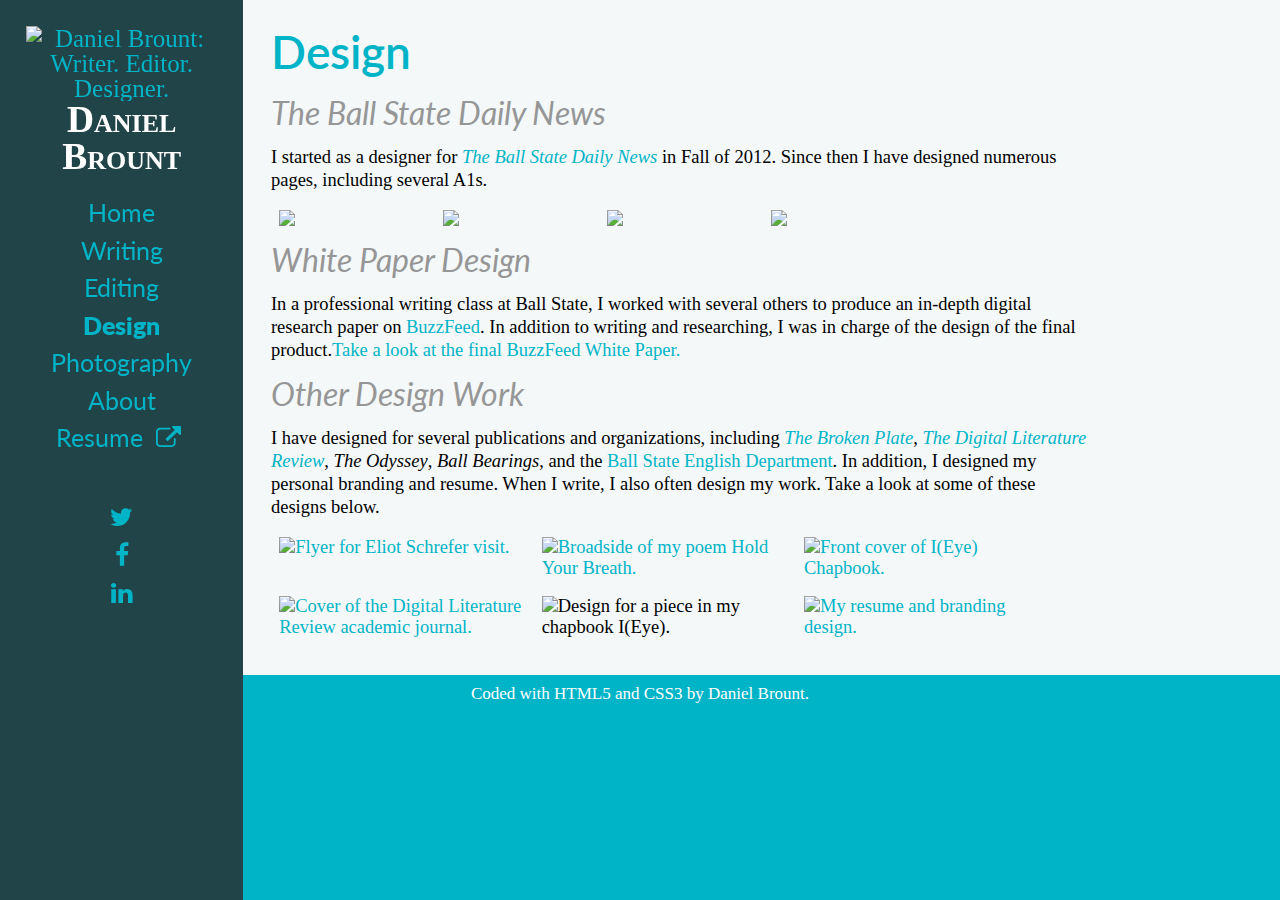
==== Design.html @ fdbc3e0d "adding files" ====
<!DOCTYPE html>
<html>
    
    <head>
        <meta charset="utf-8">
        <meta name="keywords" content="daniel,brount,contact,email,twitter,linkedin,phone,writer,editor,designer">
        <meta name="description" content="Contact Daniel Brount through email, phone, or social media.">
        <meta name="author" content="Daniel Brount">
<link href='http://fonts.googleapis.com/css?family=Lato:300,400,700,900,300italic,400italic|PT+Sans+Narrow:400,700' rel='stylesheet' type='text/css'>        <title>Design | Daniel Brount</title>
        <link rel="stylesheet" type="text/css" href="PortfolioStyle.css" />
	       <link rel="icon" type="image/png" href="logofavicon.png">
        <link href="http://maxcdn.bootstrapcdn.com/font-awesome/4.2.0/css/font-awesome.min.css" rel="stylesheet">
    </head>

    
<!-- HTML HERE -->
    <body>
        <nav>
			<a href="index.html"><img src="logokey.png" width="130px" alt="Daniel Brount: Writer. Editor. Designer." class="logo"/></a>
            <h4>Daniel Brount</h4>
			<ul>
			<a href="index.html" id="ahome"><li id="homenav">Home</li></a>
			<a href="Writing.html" id="awriting"><li id="writingnav">Writing</li></a>
			<a href="Editing.html" id="aediting"><li id="editingnav">Editing</li></a>
			<a href="Design.html" id="adesign" class="current"><li id="designnav">Design</li></a>
			<a href="Photography.html" id="aphoto"><li id="photonav">Photography</li></a>	
			<a href="About.html" id="aabout"><li id="aboutnav">About</li></a>
            <a href="Brount%20Resume%20CC.pdf" target="_blank"><li id="resumenav">Resume <i class="fa fa-external-link"></i></i></li></a>
            <a href="https://twitter.com/danielbrount" target="_blank"><li><i class="fa fa-twitter"></i></li></a>
            <a href="https://www.facebook.com/daniel.brount" target="_blank"><li><i class="fa fa-facebook"></i></li></a>
            <a href="https://www.linkedin.com/pub/daniel-brount/95/a4b/483" target="_blank"><li><i class="fa fa-linkedin"></i></li></a>
			</ul>
		</nav>
        <div class="wrap">
        <div class="container">
        <div class="content">
        <h1>Design</h1>
        <h2>The Ball State Daily News</h2>
            <p>I started as a designer for <a href=http://www.ballstatedaily.com/><em>The Ball State Daily News</em></a> in Fall of 2012. Since then I have designed numerous pages, including several A1s.</p>
            <a href="A1SA.jpg"><img src="A1SA.jpg" class="fourtile" /></a><a href="a1atlas.jpg"><img src="A1Atlas.jpg" class="fourtile" /></a><a href="A1Shutdown.jpg"><img src="A1Shutdown.jpg" class="fourtile" /></a><a href="A1Storm.jpg"><img src="A1Storm.jpg" class="fourtile" /></a> 
        <h2>White Paper Design</h2>
            <p>In a professional writing class at Ball State, I worked with several others to produce an in-depth digital research paper on <a href="http://www.buzzfeed.com/">BuzzFeed</a>. In addition to writing and researching, I was in charge of the design of the final product.<a href="BuzzFeed%20White%20Paper.pdf" target="_blank">Take a look at the final BuzzFeed White Paper.</a></p>
        <h2>Other Design Work</h2>
            <p>I have designed for several publications and organizations, including <a href=http://thebrokenplate.org//><em>The Broken Plate</em></a>, <a href=http://bsu.edu/dlr/><em>The Digital Literature Review</em></a>, <em>The Odyssey</em>, <em>Ball Bearings</em>, and the <a href="https://bsuenglish.wordpress.com/">Ball State English Department</a>. In addition, I designed my personal branding and resume. When I write, I also often design my work. Take a look at some of these designs below.</p>
            <a href="Schrefer%20Poster.jpg"><img src="Schrefer%20Poster.jpg" class="threetile" alt="Flyer for Eliot Schrefer visit." /></a><a href="Broadside.jpg"><img src="Broadside.jpg" class="threetile" alt="Broadside of my poem Hold Your Breath." /></a><a href="ieyeinside.png"><a href="ieyefront.png"><img src="ieyefront.png" class="threetile" alt="Front cover of I(Eye) Chapbook." /></a> <a href="DLRCover.jpg"><img src="DLRCover.jpg" class="threetile" alt="Cover of the Digital Literature Review academic journal." /></a> <img src="ieyeinside.png" class="threetile" alt="Design for a piece in my chapbook I(Eye)." /></a> <a href="Brount%20Resume%20CC.pdf"><img src="Brount%20Resume%20CC.jpg" class="threetile" alt="My resume and branding design." /> </a>

        </div>
        </div>
        </div>
    </body>
    <footer>
        <p>Coded with HTML5 and CSS3 by Daniel Brount.</p>
    </footer>
</html>
---- PortfolioStyle.css ----
/* http://meyerweb.com/eric/tools/css/reset/ 
                v2.0 | 20110126
            License: none (public domain)
            */

                html, body, div, span, applet, object, iframe,
                h1, h2, h3, h4, h5, h6, p, blockquote, pre,
                a, abbr, acronym, address, big, cite, code,
                del, dfn, em, img, ins, kbd, q, s, samp,
                small, strike, strong, sub, sup, tt, var,
                b, u, i, center,
                dl, dt, dd, ol, ul, li,
                fieldset, form, label, legend,
                table, caption, tbody, tfoot, thead, tr, th, td,
                article, aside, canvas, details, embed, 
                figure, figcaption, footer, header, hgroup, 
                menu, nav, output, ruby, section, summary,
                time, mark, audio, video {
                    margin: 0;
                    padding: 0;
                    border: 0;
                    font-size: 100%;
                    font: inherit;
                    vertical-align: baseline;
                }
                /* HTML5 display-role reset for older browsers */
                article, aside, details, figcaption, figure, 
                footer, header, hgroup, menu, nav, section {
                    display: block;
                }
                body {
                    line-height: 1;
                }
                ol, ul {
                    list-style: none;
                }
                blockquote, q {
                    quotes: none;
                }
                blockquote:before, blockquote:after,
                q:before, q:after {
                    content: '';
                    content: none;
                }
                table {
                    border-collapse: collapse;
                    border-spacing: 0;
                }
            
/*MY CODE IS HERE */
            
            nav {
                width: 15%;
                height: 100%;
                position: fixed;
                top: 0;
                left: 0;
                background-color: rgba(40, 40, 40, .8);
                padding: 2%;
                margin: auto;
                text-align: center;
                font-size: 25px;
            }
            nav ul li {
                margin: 0 auto;
                line-height: 1.5;
                font-family: 'Lato', 'PT Sans Narrow', 'Open Sans', Verdana, Helvetica, sans-serif;
            }
            nav ul li a:visited, a:link, a:active, i {
                border-bottom: none;
                text-decoration: none;
            }
            nav ul li .current {
                color: white;
            }
            .current {
                font-weight: 800;
            }
            .logo {
                
            }
           body {
                font-size: 18.5px;
                background-image: url(pattern1.png);
                background-repeat: round;
                background-color: rgba(0, 180, 200, 1);
                overflow: auto;
            }
            footer {
                font-size: 17px;
                font-family:'Minion Pro', 'Hoefler Text', Palatino, 'Times New Roman', serif;
                margin: 0 auto;
                width: 90%;
                color: white;
                text-align: center;
                padding: .25em;
                clear: both;
                overflow: hidden;
            }
            .container {
                font-family:'Minion Pro', 'Hoefler Text', Palatino, 'Times New Roman', serif;
                line-height: 1.15em;
                margin: 0.5 auto;
                background-color: rgba(250, 250, 250, .975);
                width: 80%;
                height: 100%;
                overflow: hidden;
                padding: 1.5em;
                 margin-left: 19%;

            }
            h1, h2 {   
                font-family: 'Lato', 'PT Sans Narrow', 'Open Sans', Verdana, Helvetica, sans-serif;
            }
            h1 {
                font-size: 2.5em;
                color: rgba(0, 180, 200, 1);
                font-weight: 600;
                line-height: 1em;
                margin-bottom: .5em;
            }
            h2 {
                color: rgba(150, 150, 150, 1);
                font-size: 1.75em;
                font-weight: 400;
                line-height: 1em;
                margin: .5em 0em;
                font-style: italic;
            }
            h3 {
                color: white;
                font-size: 1.75em;
                font-weight: 800;
                line-height: 1em;
                margin-bottom: .5em;
                font-variant: small-caps;
                font-family:'Minion Pro', 'Hoefler Text', Palatino, 'Times New Roman', serif;
            }
            h4 {
                color: white;
                font-size: 1.5em;
                font-weight: 600;
                line-height: 1em;
                font-variant: small-caps;
                font-family:'Minion Pro', 'Hoefler Text', Palatino, 'Times New Roman', serif;
                margin-bottom: .5em;
            }
            p {
                line-height: 1.25em;
                margin: .25em 0em .5em 0em;
            }
            .info {
                float: left;
                margin: 1em .5em 1em 1.5em;
                background-color: rgba(100, 100, 100, 1);
                padding: .5em .5em .5em .5em;
                /*border-radius: .5em;*/
                color: white;
            }
            .form {
                background-color: rgba(100, 100, 100, 1);
                color: white;
                float: left;
                width: 20%;
                margin: 0.5em 1.5em 1em .5em;
                padding: 1em;
                font-family: 'Lato', 'PT Sans Narrow', 'Open Sans', Verdana, Helvetica, sans-serif;
                border-image: url(patternborder.png) 30 30 30 30 repeat;
                border-width: 20px;
                line-height: 1.35em;
                display: block;
            }
            a {
                color: rgba(0, 180, 200, 1);
            }
            a:hover {
                font-weight: 800;
            }
            a:active {
                color:white;
            }
            button {
                color: white;
                background-color: rgba(0, 180, 200, 1);
                font-weight: 700;
                font-size: 1.25em;
            }
            label::after {
                content: "*";
            }
            input, textarea {
                border-radius: .15em;
                font-family: 'Lato', 'PT Sans Narrow', 'Open Sans', Verdana, Helvetica, sans-serif;
                width: 90%;  
            }
   img.not(#logo), img.not(#collage) {
                float: left;
                margin: 1em;
                padding: 1em;
            }
            .about {
                float: left;
                width: 35%;
            }
            .twitterfeed {
                position: absolute;
                top: 0;
                right: 0;
            }
            #collage {
                position:relative;
                bottom:0;
                left: 0;
                width: 100%;
            }
            .homeinfo {
                float: left;
                width: 60%;
            }
            .threetile {
                width: 30%;
                float:left;
                margin: .45em;
            }
            .fourtile {
                width: 18%;
                float: left;
                margin: .45em;
                margin-bottom: 1em;
            }
            #adesign h1, h2, p {
                clear:both;
            }
            .photogallery {
                float: left;
                margin-right: 1em;
                margin-bottom: 1em;
            }
            .content {
                width: 80%;
            }
            i {
                margin: .25em;
            }
            #resumenav {
                margin-bottom: 1.6em;
            }
            #headshot {
                float: left;
                margin: .5em;
            }
            em {
                font-style: italic;
            }

/*for mobile */

@media screen and (max-width: 524px) {
	body {
		font-size: 12px;
		}
	.info, .twitter-timeline {
		visibility: hidden;
		}
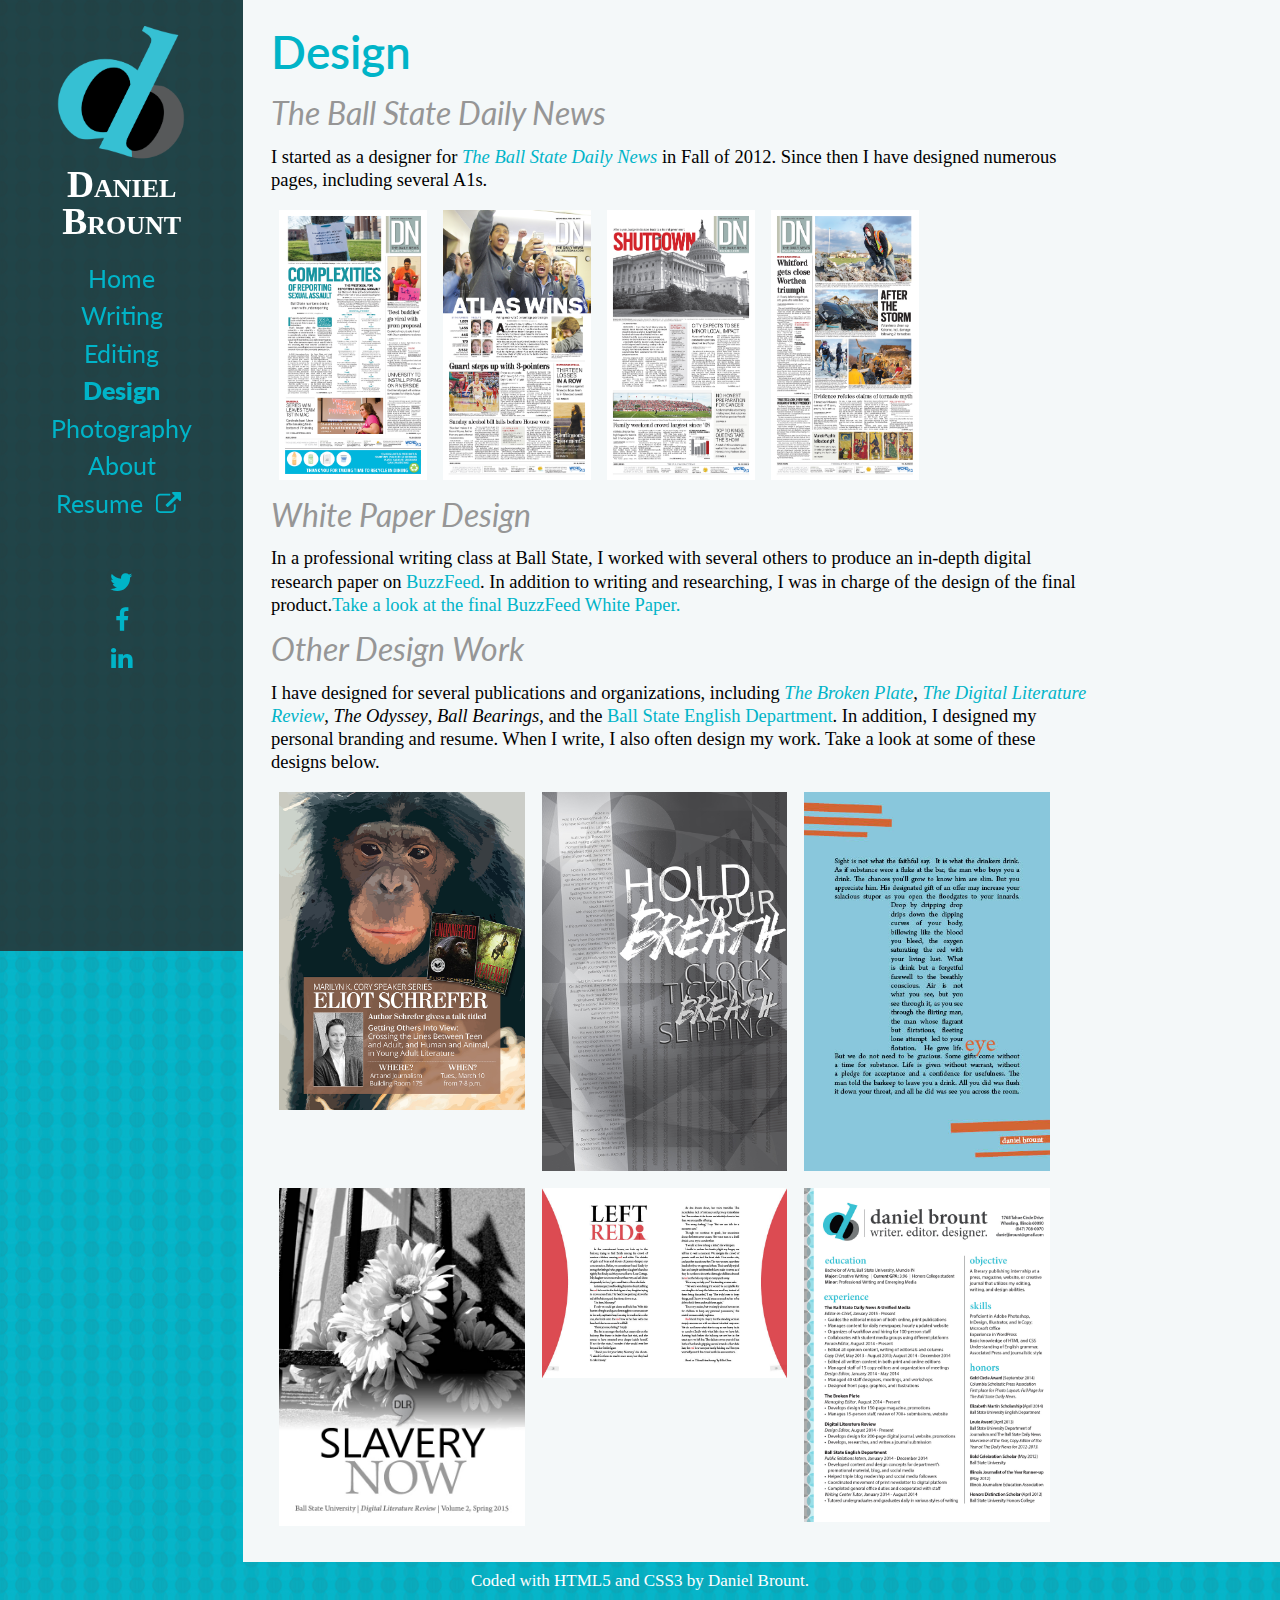
==== commit 6088872a: "Update Design.html" ====
--- a/Design.html
+++ b/Design.html
@@ -37,7 +37,7 @@
         <h1>Design</h1>
         <h2>The Ball State Daily News</h2>
             <p>I started as a designer for <a href=http://www.ballstatedaily.com/><em>The Ball State Daily News</em></a> in Fall of 2012. Since then I have designed numerous pages, including several A1s.</p>
-            <a href="A1SA.jpg"><img src="A1SA.jpg" class="fourtile" /></a><a href="a1atlas.jpg"><img src="A1Atlas.jpg" class="fourtile" /></a><a href="A1Shutdown.jpg"><img src="A1Shutdown.jpg" class="fourtile" /></a><a href="A1Storm.jpg"><img src="A1Storm.jpg" class="fourtile" /></a> 
+            <a href="A1SA.jpg"><img src="A1SA.jpg" class="fourtile" /></a><a href="a1atlas.jpg"><img src="a1atlas.jpg" class="fourtile" /></a><a href="A1Shutdown.jpg"><img src="A1Shutdown.jpg" class="fourtile" /></a><a href="A1Storm.jpg"><img src="A1Storm.jpg" class="fourtile" /></a> 
         <h2>White Paper Design</h2>
             <p>In a professional writing class at Ball State, I worked with several others to produce an in-depth digital research paper on <a href="http://www.buzzfeed.com/">BuzzFeed</a>. In addition to writing and researching, I was in charge of the design of the final product.<a href="BuzzFeed%20White%20Paper.pdf" target="_blank">Take a look at the final BuzzFeed White Paper.</a></p>
         <h2>Other Design Work</h2>
@@ -51,4 +51,4 @@
     <footer>
         <p>Coded with HTML5 and CSS3 by Daniel Brount.</p>
     </footer>
-</html>+</html>
